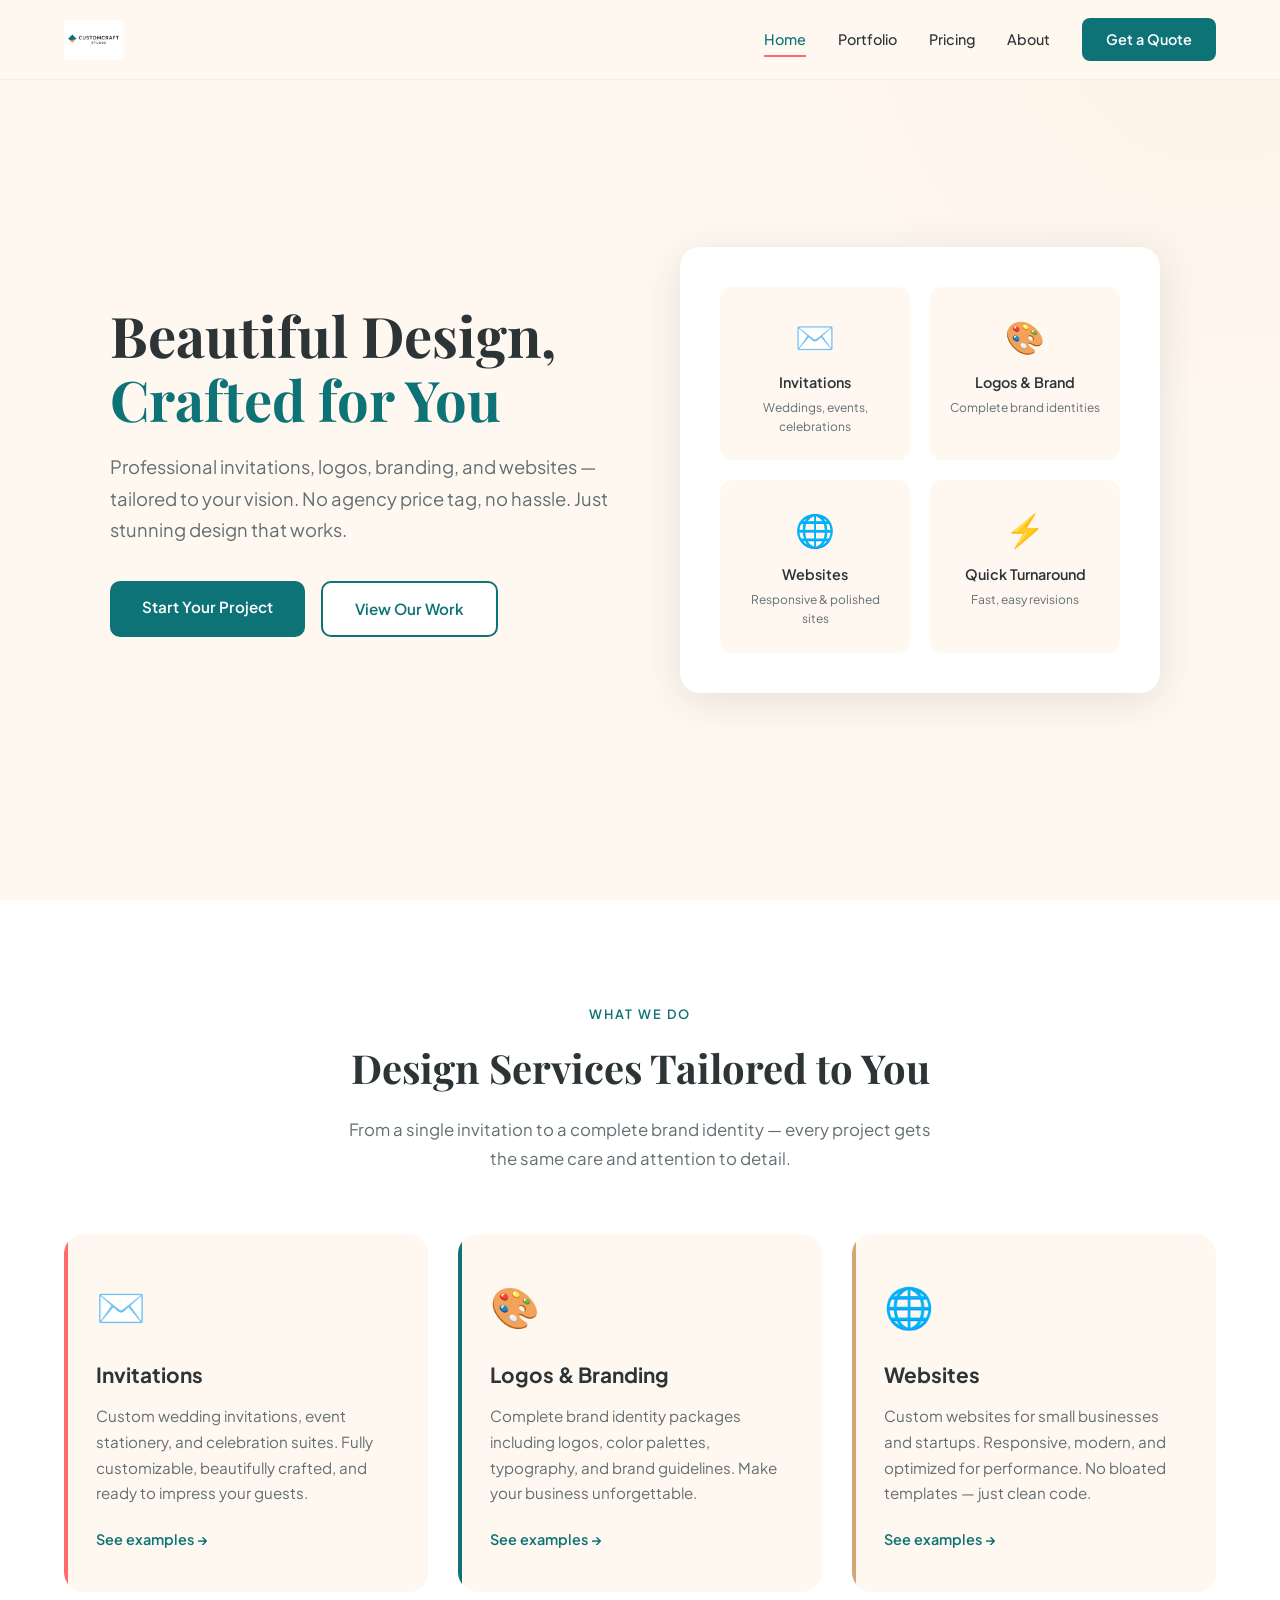
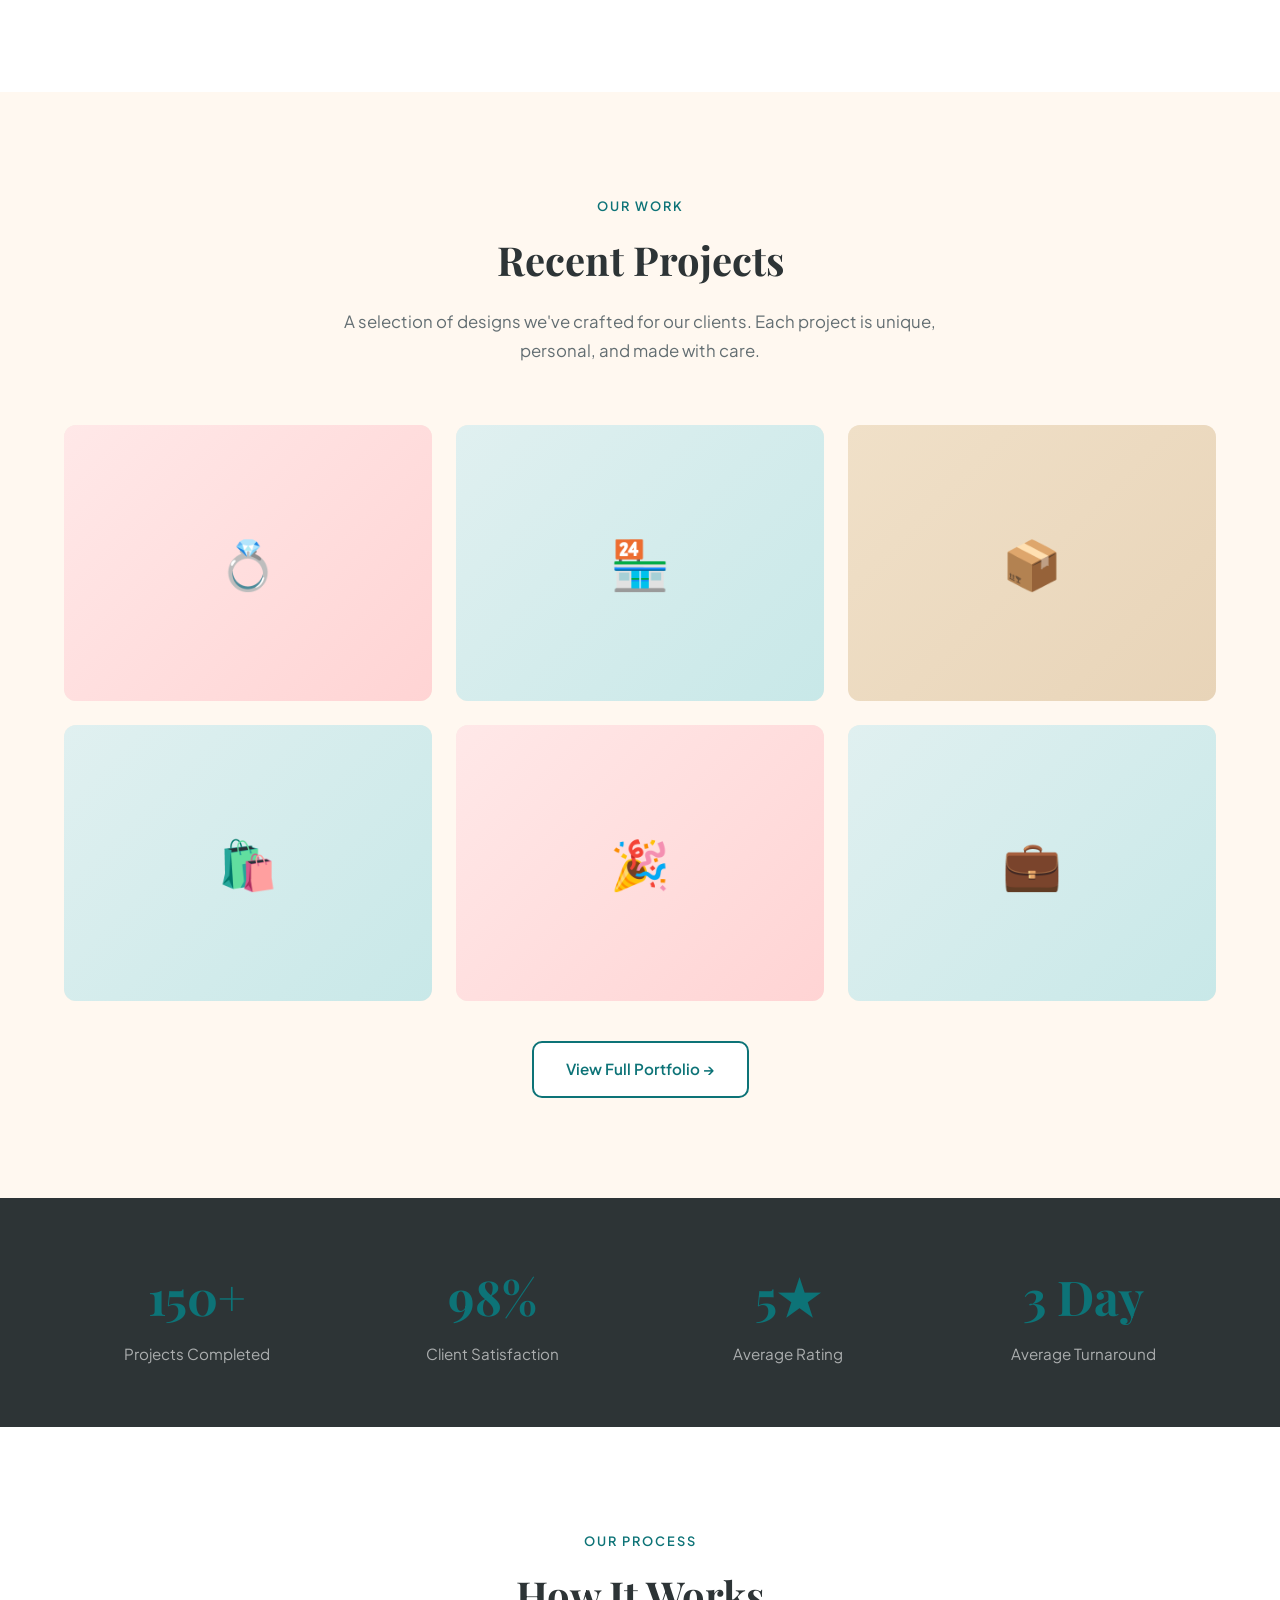
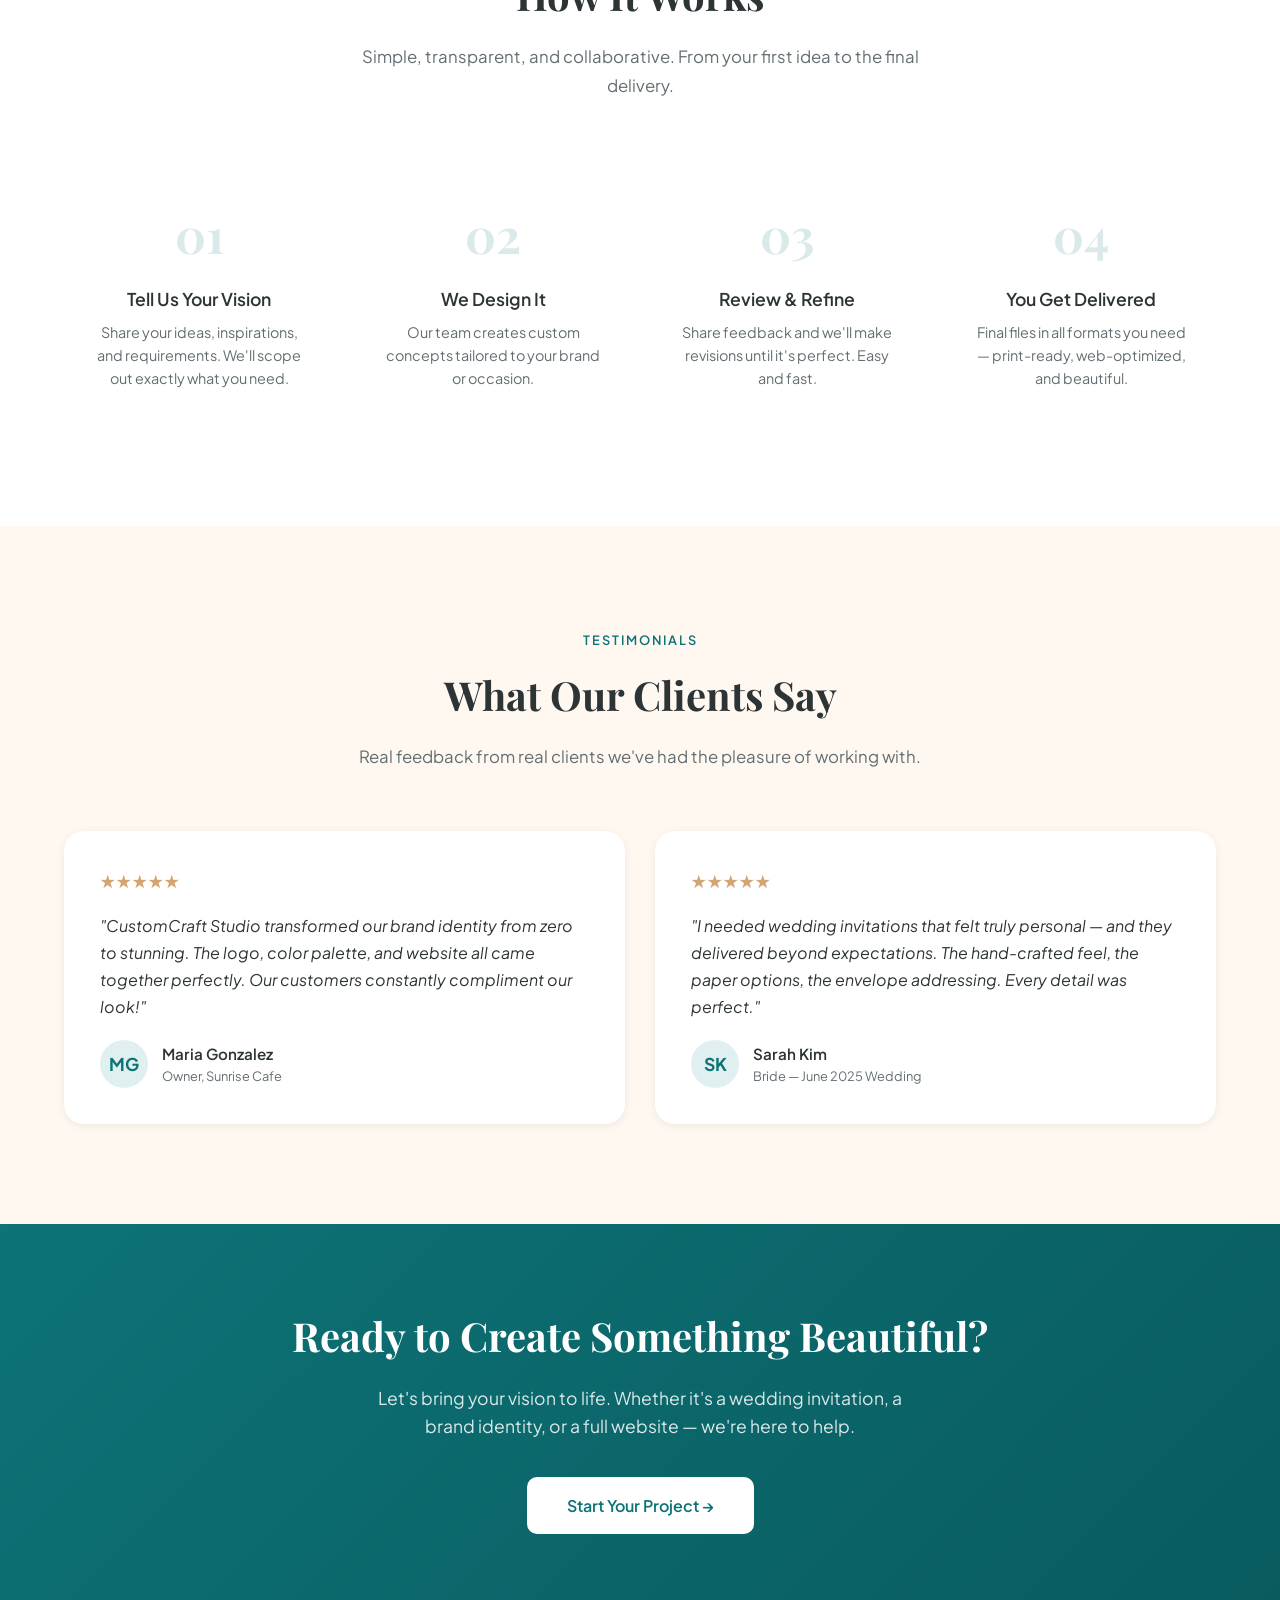
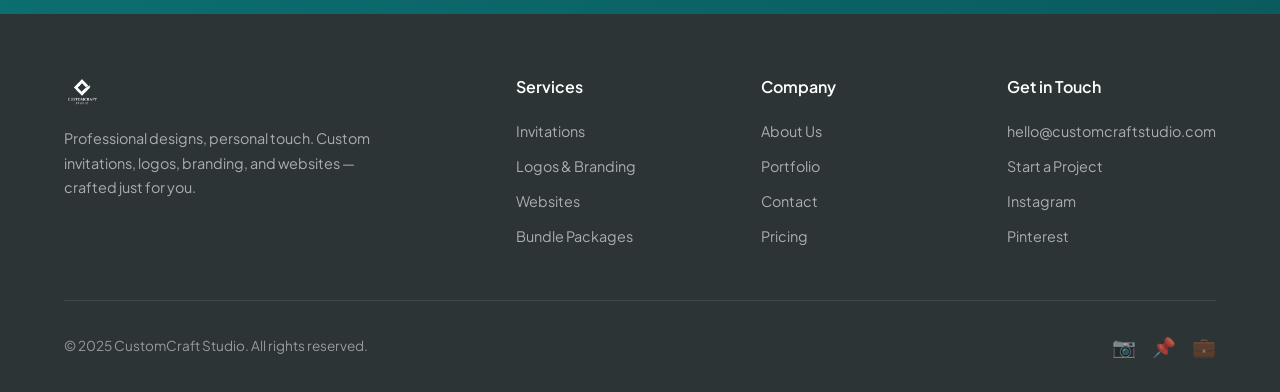
==== index.html @ 34202b40 "Build CustomCraft Studio website - 5-page responsive website: Home, Portfolio, Pricing, About, Conta" ====
<!DOCTYPE html>
<html lang="en">
<head>
  <meta charset="UTF-8">
  <meta name="viewport" content="width=device-width, initial-scale=1.0">
  <meta name="description" content="CustomCraft Studio — Beautiful, customizable digital design assets. Professional invitations, logos, branding, and websites without the agency price tag.">
  <title>CustomCraft Studio — Beautiful Design, Crafted for You</title>
  <link rel="icon" type="image/png" href="assets/img/customcraft-studio-icon.png">
  <link rel="stylesheet" href="assets/css/style.css">
</head>
<body>
  <!-- Navigation -->
  <nav class="nav" role="navigation">
    <div class="nav-inner">
      <a href="index.html" class="nav-logo">
        <img src="assets/img/customcraft-studio-logo-horizontal.png" alt="CustomCraft Studio">
      </a>
      <div class="nav-links">
        <a href="index.html" class="active">Home</a>
        <a href="portfolio.html">Portfolio</a>
        <a href="pricing.html">Pricing</a>
        <a href="about.html">About</a>
        <a href="contact.html" class="nav-cta">Get a Quote</a>
      </div>
      <button class="nav-toggle" aria-label="Toggle navigation menu">
        <span></span>
        <span></span>
        <span></span>
      </button>
    </div>
  </nav>

  <!-- Hero -->
  <section class="hero">
    <div class="container hero-grid">
      <div class="hero-content fade-in">
        <h1>Beautiful Design,<br><span>Crafted for You</span></h1>
        <p>Professional invitations, logos, branding, and websites — tailored to your vision. No agency price tag, no hassle. Just stunning design that works.</p>
        <div class="hero-buttons">
          <a href="contact.html" class="btn btn-primary">Start Your Project</a>
          <a href="portfolio.html" class="btn btn-secondary">View Our Work</a>
        </div>
      </div>
      <div class="hero-visual fade-in">
        <div class="hero-card">
          <div class="hero-card-grid">
            <div class="hero-card-item">
              <div class="icon">✉️</div>
              <h4>Invitations</h4>
              <p>Weddings, events, celebrations</p>
            </div>
            <div class="hero-card-item">
              <div class="icon">🎨</div>
              <h4>Logos & Brand</h4>
              <p>Complete brand identities</p>
            </div>
            <div class="hero-card-item">
              <div class="icon">🌐</div>
              <h4>Websites</h4>
              <p>Responsive & polished sites</p>
            </div>
            <div class="hero-card-item">
              <div class="icon">⚡</div>
              <h4>Quick Turnaround</h4>
              <p>Fast, easy revisions</p>
            </div>
          </div>
        </div>
      </div>
    </div>
  </section>

  <!-- Services -->
  <section class="section services" id="services">
    <div class="container">
      <div class="section-header fade-in">
        <span class="section-tag">What We Do</span>
        <h2>Design Services Tailored to You</h2>
        <p>From a single invitation to a complete brand identity — every project gets the same care and attention to detail.</p>
      </div>
      <div class="services-grid">
        <div class="service-card invitations fade-in">
          <div class="service-icon">✉️</div>
          <h3>Invitations</h3>
          <p>Custom wedding invitations, event stationery, and celebration suites. Fully customizable, beautifully crafted, and ready to impress your guests.</p>
          <a href="portfolio.html#invitations" class="service-link">See examples →</a>
        </div>
        <div class="service-card logos fade-in">
          <div class="service-icon">🎨</div>
          <h3>Logos & Branding</h3>
          <p>Complete brand identity packages including logos, color palettes, typography, and brand guidelines. Make your business unforgettable.</p>
          <a href="portfolio.html#logos" class="service-link">See examples →</a>
        </div>
        <div class="service-card websites fade-in">
          <div class="service-icon">🌐</div>
          <h3>Websites</h3>
          <p>Custom websites for small businesses and startups. Responsive, modern, and optimized for performance. No bloated templates — just clean code.</p>
          <a href="portfolio.html#websites" class="service-link">See examples →</a>
        </div>
      </div>
    </div>
  </section>

  <!-- Portfolio Preview -->
  <section class="section" id="portfolio">
    <div class="container">
      <div class="section-header fade-in">
        <span class="section-tag">Our Work</span>
        <h2>Recent Projects</h2>
        <p>A selection of designs we've crafted for our clients. Each project is unique, personal, and made with care.</p>
      </div>
      <div class="portfolio-preview-grid">
        <div class="portfolio-item invitation fade-in">
          <div class="portfolio-item-bg">💍</div>
          <div class="portfolio-item-overlay">
            <h4>Elegant Wedding Suite</h4>
            <p>Invitation Design</p>
          </div>
        </div>
        <div class="portfolio-item logo fade-in">
          <div class="portfolio-item-bg">🏪</div>
          <div class="portfolio-item-overlay">
            <h4>Sunrise Cafe</h4>
            <p>Logo & Brand Identity</p>
          </div>
        </div>
        <div class="portfolio-item brand fade-in">
          <div class="portfolio-item-bg">📦</div>
          <div class="portfolio-item-overlay">
            <h4>Artisan Market</h4>
            <p>Full Brand Package</p>
          </div>
        </div>
        <div class="portfolio-item web fade-in">
          <div class="portfolio-item-bg">🛍️</div>
          <div class="portfolio-item-overlay">
            <h4>Bloom Florist</h4>
            <p>Website Design</p>
          </div>
        </div>
        <div class="portfolio-item invitation fade-in">
          <div class="portfolio-item-bg">🎉</div>
          <div class="portfolio-item-overlay">
            <h4>Birthday Celebration</h4>
            <p>Invitation Design</p>
          </div>
        </div>
        <div class="portfolio-item logo fade-in">
          <div class="portfolio-item-bg">💼</div>
          <div class="portfolio-item-overlay">
            <h4>NovaTech Startup</h4>
            <p>Logo Design</p>
          </div>
        </div>
      </div>
      <div style="text-align: center; margin-top: 40px;" class="fade-in">
        <a href="portfolio.html" class="btn btn-secondary">View Full Portfolio →</a>
      </div>
    </div>
  </section>

  <!-- Stats -->
  <section class="section section-dark" style="padding: 60px 0;">
    <div class="container">
      <div class="stats-grid">
        <div class="fade-in">
          <div class="stat-number">150+</div>
          <div class="stat-label" style="color: rgba(255,255,255,0.6);">Projects Completed</div>
        </div>
        <div class="fade-in">
          <div class="stat-number">98%</div>
          <div class="stat-label" style="color: rgba(255,255,255,0.6);">Client Satisfaction</div>
        </div>
        <div class="fade-in">
          <div class="stat-number">5★</div>
          <div class="stat-label" style="color: rgba(255,255,255,0.6);">Average Rating</div>
        </div>
        <div class="fade-in">
          <div class="stat-number">3 Day</div>
          <div class="stat-label" style="color: rgba(255,255,255,0.6);">Average Turnaround</div>
        </div>
      </div>
    </div>
  </section>

  <!-- How It Works -->
  <section class="section" style="background: var(--white);">
    <div class="container">
      <div class="section-header fade-in">
        <span class="section-tag">Our Process</span>
        <h2>How It Works</h2>
        <p>Simple, transparent, and collaborative. From your first idea to the final delivery.</p>
      </div>
      <div class="process-grid">
        <div class="process-step fade-in">
          <h4>Tell Us Your Vision</h4>
          <p>Share your ideas, inspirations, and requirements. We'll scope out exactly what you need.</p>
        </div>
        <div class="process-step fade-in">
          <h4>We Design It</h4>
          <p>Our team creates custom concepts tailored to your brand or occasion.</p>
        </div>
        <div class="process-step fade-in">
          <h4>Review & Refine</h4>
          <p>Share feedback and we'll make revisions until it's perfect. Easy and fast.</p>
        </div>
        <div class="process-step fade-in">
          <h4>You Get Delivered</h4>
          <p>Final files in all formats you need — print-ready, web-optimized, and beautiful.</p>
        </div>
      </div>
    </div>
  </section>

  <!-- Testimonials -->
  <section class="section">
    <div class="container">
      <div class="section-header fade-in">
        <span class="section-tag">Testimonials</span>
        <h2>What Our Clients Say</h2>
        <p>Real feedback from real clients we've had the pleasure of working with.</p>
      </div>
      <div class="testimonials-grid">
        <div class="testimonial-card fade-in">
          <div class="testimonial-stars">★★★★★</div>
          <blockquote>"CustomCraft Studio transformed our brand identity from zero to stunning. The logo, color palette, and website all came together perfectly. Our customers constantly compliment our look!"</blockquote>
          <div class="testimonial-author">
            <div class="testimonial-avatar">MG</div>
            <div class="testimonial-info">
              <h4>Maria Gonzalez</h4>
              <p>Owner, Sunrise Cafe</p>
            </div>
          </div>
        </div>
        <div class="testimonial-card fade-in">
          <div class="testimonial-stars">★★★★★</div>
          <blockquote>"I needed wedding invitations that felt truly personal — and they delivered beyond expectations. The hand-crafted feel, the paper options, the envelope addressing. Every detail was perfect."</blockquote>
          <div class="testimonial-author">
            <div class="testimonial-avatar">SK</div>
            <div class="testimonial-info">
              <h4>Sarah Kim</h4>
              <p>Bride — June 2025 Wedding</p>
            </div>
          </div>
        </div>
      </div>
    </div>
  </section>

  <!-- CTA -->
  <section class="cta-section">
    <div class="container">
      <h2 class="fade-in">Ready to Create Something Beautiful?</h2>
      <p class="fade-in">Let's bring your vision to life. Whether it's a wedding invitation, a brand identity, or a full website — we're here to help.</p>
      <a href="contact.html" class="btn fade-in">Start Your Project →</a>
    </div>
  </section>

  <!-- Footer -->
  <footer class="footer">
    <div class="container">
      <div class="footer-grid">
        <div class="footer-brand">
          <img src="assets/img/customcraft-studio-icon.png" alt="CustomCraft Studio">
          <p>Professional designs, personal touch. Custom invitations, logos, branding, and websites — crafted just for you.</p>
        </div>
        <div>
          <h4>Services</h4>
          <div class="footer-links">
            <a href="pricing.html">Invitations</a>
            <a href="pricing.html">Logos & Branding</a>
            <a href="pricing.html">Websites</a>
            <a href="pricing.html">Bundle Packages</a>
          </div>
        </div>
        <div>
          <h4>Company</h4>
          <div class="footer-links">
            <a href="about.html">About Us</a>
            <a href="portfolio.html">Portfolio</a>
            <a href="contact.html">Contact</a>
            <a href="pricing.html">Pricing</a>
          </div>
        </div>
        <div>
          <h4>Get in Touch</h4>
          <div class="footer-links">
            <a href="mailto:hello@customcraftstudio.com">hello@customcraftstudio.com</a>
            <a href="contact.html">Start a Project</a>
            <a href="#">Instagram</a>
            <a href="#">Pinterest</a>
          </div>
        </div>
      </div>
      <div class="footer-bottom">
        <p>&copy; 2025 CustomCraft Studio. All rights reserved.</p>
        <div class="footer-social">
          <a href="#" aria-label="Instagram">📷</a>
          <a href="#" aria-label="Pinterest">📌</a>
          <a href="#" aria-label="LinkedIn">💼</a>
        </div>
      </div>
    </div>
  </footer>

  <script src="assets/js/main.js"></script>
</body>
</html>
---- assets/css/style.css ----
/* ===== CustomCraft Studio - Main Stylesheet ===== */
/* Brand Colors: Deep Teal #0D7377, Warm Coral #FF6B6B, Cream #FFF8F0, Dark Charcoal #2D3436, Soft Gold #D4A574 */
/* Fonts: Plus Jakarta Sans (headings), Playfair Display (accents) */

/* === Imports & Reset === */
@import url('https://fonts.googleapis.com/css2?family=Playfair+Display:ital,wght@0,400;0,600;0,700;1,400&family=Plus+Jakarta+Sans:wght@300;400;500;600;700;800&display=swap');

*, *::before, *::after {
  margin: 0;
  padding: 0;
  box-sizing: border-box;
}

:root {
  --teal: #0D7377;
  --teal-dark: #095B5E;
  --teal-light: #E0F0F0;
  --coral: #FF6B6B;
  --coral-dark: #E05555;
  --coral-light: #FFE8E8;
  --cream: #FFF8F0;
  --cream-dark: #F5EDE3;
  --charcoal: #2D3436;
  --charcoal-light: #636E72;
  --gold: #D4A574;
  --gold-light: #F0E0C8;
  --white: #FFFFFF;
  --shadow-sm: 0 2px 8px rgba(45, 52, 54, 0.08);
  --shadow-md: 0 4px 20px rgba(45, 52, 54, 0.1);
  --shadow-lg: 0 8px 40px rgba(45, 52, 54, 0.12);
  --radius: 12px;
  --radius-lg: 20px;
  --transition: 0.3s ease;
  --max-width: 1200px;
  --nav-height: 80px;
}

html {
  scroll-behavior: smooth;
}

body {
  font-family: 'Plus Jakarta Sans', sans-serif;
  color: var(--charcoal);
  background: var(--cream);
  line-height: 1.6;
  overflow-x: hidden;
}

a {
  text-decoration: none;
  color: inherit;
  transition: var(--transition);
}

img {
  max-width: 100%;
  height: auto;
  display: block;
}

ul {
  list-style: none;
}

.container {
  max-width: var(--max-width);
  margin: 0 auto;
  padding: 0 24px;
}

/* ===== Navigation ===== */
.nav {
  position: fixed;
  top: 0;
  left: 0;
  width: 100%;
  height: var(--nav-height);
  background: rgba(255, 248, 240, 0.95);
  backdrop-filter: blur(20px);
  -webkit-backdrop-filter: blur(20px);
  z-index: 1000;
  border-bottom: 1px solid rgba(45, 52, 54, 0.06);
  transition: var(--transition);
}

.nav.scrolled {
  box-shadow: var(--shadow-sm);
}

.nav-inner {
  max-width: var(--max-width);
  margin: 0 auto;
  padding: 0 24px;
  height: 100%;
  display: flex;
  align-items: center;
  justify-content: space-between;
}

.nav-logo {
  display: flex;
  align-items: center;
  gap: 12px;
  font-weight: 700;
  font-size: 1.25rem;
  color: var(--teal);
}

.nav-logo img {
  height: 40px;
  width: auto;
}

.nav-links {
  display: flex;
  align-items: center;
  gap: 32px;
}

.nav-links a {
  font-size: 0.9rem;
  font-weight: 500;
  color: var(--charcoal);
  position: relative;
  padding: 4px 0;
}

.nav-links a::after {
  content: '';
  position: absolute;
  bottom: -2px;
  left: 0;
  width: 0;
  height: 2px;
  background: var(--coral);
  transition: var(--transition);
}

.nav-links a:hover::after,
.nav-links a.active::after {
  width: 100%;
}

.nav-links a:hover {
  color: var(--teal);
}

.nav-links a.active {
  color: var(--teal);
}

.nav-cta {
  display: inline-block;
  background: var(--teal);
  color: var(--white) !important;
  padding: 10px 24px !important;
  border-radius: 8px;
  font-weight: 600 !important;
  transition: var(--transition);
}

.nav-cta:hover {
  background: var(--teal-dark);
  transform: translateY(-2px);
}

.nav-cta::after {
  display: none !important;
}

/* Mobile nav toggle */
.nav-toggle {
  display: none;
  flex-direction: column;
  gap: 5px;
  cursor: pointer;
  padding: 4px;
  background: none;
  border: none;
}

.nav-toggle span {
  display: block;
  width: 28px;
  height: 2.5px;
  background: var(--charcoal);
  border-radius: 4px;
  transition: var(--transition);
}

/* ===== Hero Section ===== */
.hero {
  min-height: 100vh;
  display: flex;
  align-items: center;
  padding: 120px 0 80px;
  position: relative;
  overflow: hidden;
}

.hero::before {
  content: '';
  position: absolute;
  top: -50%;
  right: -30%;
  width: 70%;
  height: 100%;
  background: radial-gradient(ellipse, rgba(212, 165, 116, 0.08) 0%, transparent 70%);
  pointer-events: none;
}

.hero-grid {
  display: grid;
  grid-template-columns: 1fr 1fr;
  gap: 60px;
  align-items: center;
}

.hero-content h1 {
  font-family: 'Playfair Display', serif;
  font-size: 3.5rem;
  line-height: 1.15;
  color: var(--charcoal);
  margin-bottom: 20px;
}

.hero-content h1 span {
  color: var(--teal);
}

.hero-content p {
  font-size: 1.15rem;
  color: var(--charcoal-light);
  max-width: 500px;
  margin-bottom: 36px;
  line-height: 1.7;
}

.hero-buttons {
  display: flex;
  gap: 16px;
  flex-wrap: wrap;
}

.btn {
  display: inline-block;
  padding: 14px 32px;
  border-radius: 10px;
  font-weight: 600;
  font-size: 0.95rem;
  border: none;
  cursor: pointer;
  transition: var(--transition);
  font-family: 'Plus Jakarta Sans', sans-serif;
}

.btn-primary {
  background: var(--teal);
  color: var(--white);
}

.btn-primary:hover {
  background: var(--teal-dark);
  transform: translateY(-2px);
  box-shadow: var(--shadow-md);
}

.btn-secondary {
  background: var(--white);
  color: var(--teal);
  border: 2px solid var(--teal);
}

.btn-secondary:hover {
  background: var(--teal);
  color: var(--white);
  transform: translateY(-2px);
}

.btn-coral {
  background: var(--coral);
  color: var(--white);
}

.btn-coral:hover {
  background: var(--coral-dark);
  transform: translateY(-2px);
  box-shadow: var(--shadow-md);
}

.hero-visual {
  display: flex;
  justify-content: center;
  align-items: center;
  position: relative;
}

.hero-card {
  background: var(--white);
  border-radius: var(--radius-lg);
  padding: 40px;
  box-shadow: var(--shadow-lg);
  width: 100%;
  max-width: 480px;
}

.hero-card-grid {
  display: grid;
  grid-template-columns: 1fr 1fr;
  gap: 20px;
}

.hero-card-item {
  background: var(--cream);
  border-radius: var(--radius);
  padding: 24px 20px;
  text-align: center;
  transition: var(--transition);
}

.hero-card-item:hover {
  transform: translateY(-4px);
  box-shadow: var(--shadow-sm);
}

.hero-card-item .icon {
  font-size: 2rem;
  margin-bottom: 8px;
}

.hero-card-item h4 {
  font-size: 0.9rem;
  font-weight: 600;
  color: var(--charcoal);
  margin-bottom: 4px;
}

.hero-card-item p {
  font-size: 0.75rem;
  color: var(--charcoal-light);
}

/* ===== Section Styles ===== */
.section {
  padding: 100px 0;
}

.section-header {
  text-align: center;
  margin-bottom: 60px;
}

.section-tag {
  display: inline-block;
  font-size: 0.8rem;
  font-weight: 600;
  text-transform: uppercase;
  letter-spacing: 2px;
  color: var(--teal);
  margin-bottom: 12px;
}

.section-header h2 {
  font-family: 'Playfair Display', serif;
  font-size: 2.5rem;
  color: var(--charcoal);
  margin-bottom: 16px;
}

.section-header p {
  font-size: 1.05rem;
  color: var(--charcoal-light);
  max-width: 600px;
  margin: 0 auto;
  line-height: 1.7;
}

.section-dark {
  background: var(--charcoal);
  color: var(--white);
}

.section-dark .section-header h2 {
  color: var(--white);
}

.section-dark .section-header p {
  color: rgba(255, 255, 255, 0.7);
}

/* ===== Services Section ===== */
.services {
  background: var(--white);
}

.services-grid {
  display: grid;
  grid-template-columns: repeat(3, 1fr);
  gap: 30px;
}

.service-card {
  background: var(--cream);
  border-radius: var(--radius-lg);
  padding: 40px 32px;
  transition: var(--transition);
  position: relative;
  overflow: hidden;
}

.service-card::before {
  content: '';
  position: absolute;
  top: 0;
  left: 0;
  width: 4px;
  height: 100%;
  transition: var(--transition);
}

.service-card.invitations::before {
  background: var(--coral);
}

.service-card.logos::before {
  background: var(--teal);
}

.service-card.websites::before {
  background: var(--gold);
}

.service-card:hover {
  transform: translateY(-6px);
  box-shadow: var(--shadow-md);
}

.service-icon {
  font-size: 2.5rem;
  margin-bottom: 20px;
}

.service-card h3 {
  font-size: 1.3rem;
  font-weight: 700;
  margin-bottom: 12px;
  color: var(--charcoal);
}

.service-card p {
  color: var(--charcoal-light);
  font-size: 0.95rem;
  line-height: 1.7;
  margin-bottom: 20px;
}

.service-link {
  display: inline-flex;
  align-items: center;
  gap: 8px;
  color: var(--teal);
  font-weight: 600;
  font-size: 0.9rem;
}

.service-link:hover {
  gap: 12px;
  color: var(--teal-dark);
}

/* ===== Portfolio Preview ===== */
.portfolio-preview-grid {
  display: grid;
  grid-template-columns: repeat(3, 1fr);
  gap: 24px;
}

.portfolio-item {
  border-radius: var(--radius);
  overflow: hidden;
  position: relative;
  aspect-ratio: 4/3;
  background: var(--cream-dark);
  cursor: pointer;
  transition: var(--transition);
}

.portfolio-item:hover {
  transform: translateY(-4px);
  box-shadow: var(--shadow-md);
}

.portfolio-item-bg {
  width: 100%;
  height: 100%;
  display: flex;
  align-items: center;
  justify-content: center;
  font-size: 3rem;
  position: relative;
}

.portfolio-item-overlay {
  position: absolute;
  inset: 0;
  background: linear-gradient(to top, rgba(13, 115, 119, 0.9), transparent);
  display: flex;
  flex-direction: column;
  justify-content: flex-end;
  padding: 24px;
  opacity: 0;
  transition: var(--transition);
}

.portfolio-item:hover .portfolio-item-overlay {
  opacity: 1;
}

.portfolio-item-overlay h4 {
  color: var(--white);
  font-weight: 600;
  font-size: 1.05rem;
  margin-bottom: 4px;
}

.portfolio-item-overlay p {
  color: rgba(255, 255, 255, 0.8);
  font-size: 0.85rem;
}

/* Portfolio category colors */
.portfolio-item.invitation .portfolio-item-bg {
  background: linear-gradient(135deg, #FFE8E8, #FFD4D4);
}

.portfolio-item.logo .portfolio-item-bg {
  background: linear-gradient(135deg, #E0F0F0, #C8E8E8);
}

.portfolio-item.brand .portfolio-item-bg {
  background: linear-gradient(135deg, #F0E0C8, #E8D4B8);
}

.portfolio-item.web .portfolio-item-bg {
  background: linear-gradient(135deg, #E0F0F0, #C8E8E8);
}

/* ===== Stats / Numbers ===== */
.stats-grid {
  display: grid;
  grid-template-columns: repeat(4, 1fr);
  gap: 30px;
  text-align: center;
}

.stat-number {
  font-family: 'Playfair Display', serif;
  font-size: 3rem;
  font-weight: 700;
  color: var(--teal);
  margin-bottom: 8px;
}

.stat-label {
  font-size: 0.95rem;
  color: var(--charcoal-light);
}

/* ===== Testimonials ===== */
.testimonials-grid {
  display: grid;
  grid-template-columns: repeat(2, 1fr);
  gap: 30px;
}

.testimonial-card {
  background: var(--white);
  border-radius: var(--radius-lg);
  padding: 36px;
  box-shadow: var(--shadow-sm);
}

.testimonial-stars {
  color: var(--gold);
  font-size: 1.1rem;
  margin-bottom: 16px;
}

.testimonial-card blockquote {
  font-size: 1rem;
  line-height: 1.7;
  color: var(--charcoal);
  margin-bottom: 20px;
  font-style: italic;
}

.testimonial-author {
  display: flex;
  align-items: center;
  gap: 14px;
}

.testimonial-avatar {
  width: 48px;
  height: 48px;
  border-radius: 50%;
  background: var(--teal-light);
  display: flex;
  align-items: center;
  justify-content: center;
  font-weight: 700;
  color: var(--teal);
  font-size: 1.1rem;
}

.testimonial-info h4 {
  font-size: 0.95rem;
  font-weight: 600;
  color: var(--charcoal);
}

.testimonial-info p {
  font-size: 0.8rem;
  color: var(--charcoal-light);
}

/* ===== CTA Section ===== */
.cta-section {
  background: linear-gradient(135deg, var(--teal), var(--teal-dark));
  text-align: center;
  padding: 80px 0;
}

.cta-section h2 {
  font-family: 'Playfair Display', serif;
  font-size: 2.5rem;
  color: var(--white);
  margin-bottom: 16px;
}

.cta-section p {
  color: rgba(255, 255, 255, 0.85);
  font-size: 1.1rem;
  margin-bottom: 36px;
  max-width: 550px;
  margin-left: auto;
  margin-right: auto;
}

.cta-section .btn {
  background: var(--white);
  color: var(--teal);
  padding: 16px 40px;
  font-size: 1rem;
}

.cta-section .btn:hover {
  background: var(--cream);
  transform: translateY(-2px);
}

/* ===== Footer ===== */
.footer {
  background: var(--charcoal);
  color: var(--white);
  padding: 60px 0 30px;
}

.footer-grid {
  display: grid;
  grid-template-columns: 2fr 1fr 1fr 1fr;
  gap: 40px;
  margin-bottom: 40px;
}

.footer-brand {
  max-width: 320px;
}

.footer-brand img {
  height: 36px;
  width: auto;
  margin-bottom: 16px;
  filter: brightness(0) invert(1);
}

.footer-brand p {
  color: rgba(255, 255, 255, 0.6);
  font-size: 0.9rem;
  line-height: 1.7;
}

.footer h4 {
  font-size: 1rem;
  font-weight: 600;
  margin-bottom: 20px;
  color: var(--white);
}

.footer-links a {
  display: block;
  color: rgba(255, 255, 255, 0.6);
  font-size: 0.9rem;
  margin-bottom: 12px;
  transition: var(--transition);
}

.footer-links a:hover {
  color: var(--coral);
  padding-left: 4px;
}

.footer-bottom {
  padding-top: 30px;
  border-top: 1px solid rgba(255, 255, 255, 0.1);
  display: flex;
  justify-content: space-between;
  align-items: center;
  flex-wrap: wrap;
  gap: 16px;
}

.footer-bottom p {
  color: rgba(255, 255, 255, 0.5);
  font-size: 0.85rem;
}

.footer-social {
  display: flex;
  gap: 16px;
}

.footer-social a {
  color: rgba(255, 255, 255, 0.6);
  font-size: 1.2rem;
  transition: var(--transition);
}

.footer-social a:hover {
  color: var(--coral);
}

/* ===== Page Hero (inner pages) ===== */
.page-hero {
  padding: 140px 0 60px;
  text-align: center;
  background: var(--cream);
}

.page-hero h1 {
  font-family: 'Playfair Display', serif;
  font-size: 3rem;
  color: var(--charcoal);
  margin-bottom: 12px;
}

.page-hero p {
  color: var(--charcoal-light);
  font-size: 1.1rem;
  max-width: 550px;
  margin: 0 auto;
}

/* ===== Pricing Page ===== */
.pricing-toggle {
  display: flex;
  align-items: center;
  justify-content: center;
  gap: 16px;
  margin-bottom: 48px;
}

.pricing-toggle span {
  font-size: 0.95rem;
  font-weight: 500;
  color: var(--charcoal-light);
}

.pricing-toggle .active {
  color: var(--charcoal);
  font-weight: 600;
}

.toggle-switch {
  width: 48px;
  height: 26px;
  background: var(--teal-light);
  border-radius: 13px;
  position: relative;
  cursor: pointer;
  border: none;
  transition: var(--transition);
}

.toggle-switch::after {
  content: '';
  position: absolute;
  top: 3px;
  left: 3px;
  width: 20px;
  height: 20px;
  background: var(--teal);
  border-radius: 50%;
  transition: var(--transition);
}

.toggle-switch.bundle::after {
  left: 25px;
}

.pricing-grid {
  display: grid;
  grid-template-columns: repeat(3, 1fr);
  gap: 30px;
  align-items: start;
}

.pricing-card {
  background: var(--white);
  border-radius: var(--radius-lg);
  padding: 40px 32px;
  box-shadow: var(--shadow-sm);
  transition: var(--transition);
  position: relative;
}

.pricing-card:hover {
  transform: translateY(-6px);
  box-shadow: var(--shadow-md);
}

.pricing-card.featured {
  border: 2px solid var(--teal);
  transform: scale(1.02);
}

.pricing-card.featured:hover {
  transform: scale(1.02) translateY(-6px);
}

.pricing-badge {
  position: absolute;
  top: -12px;
  left: 50%;
  transform: translateX(-50%);
  background: var(--teal);
  color: var(--white);
  padding: 6px 20px;
  border-radius: 20px;
  font-size: 0.75rem;
  font-weight: 600;
  text-transform: uppercase;
  letter-spacing: 1px;
}

.pricing-category {
  font-size: 0.8rem;
  font-weight: 600;
  text-transform: uppercase;
  letter-spacing: 1.5px;
  color: var(--teal);
  margin-bottom: 8px;
}

.pricing-card h3 {
  font-size: 1.5rem;
  font-weight: 700;
  color: var(--charcoal);
  margin-bottom: 8px;
}

.pricing-card .description {
  color: var(--charcoal-light);
  font-size: 0.9rem;
  margin-bottom: 24px;
  line-height: 1.6;
}

.pricing-amount {
  font-size: 2.5rem;
  font-weight: 800;
  color: var(--charcoal);
  margin-bottom: 4px;
}

.pricing-amount span {
  font-size: 1rem;
  font-weight: 400;
  color: var(--charcoal-light);
}

.pricing-duration {
  font-size: 0.85rem;
  color: var(--charcoal-light);
  margin-bottom: 24px;
}

.pricing-features {
  margin-bottom: 32px;
}

.pricing-features li {
  padding: 10px 0;
  border-bottom: 1px solid rgba(45, 52, 54, 0.06);
  font-size: 0.9rem;
  color: var(--charcoal);
  display: flex;
  align-items: center;
  gap: 10px;
}

.pricing-features li::before {
  content: '✓';
  color: var(--teal);
  font-weight: 700;
}

.pricing-card .btn {
  width: 100%;
  text-align: center;
}

/* ===== Portfolio Page ===== */
.portfolio-filter {
  display: flex;
  justify-content: center;
  gap: 12px;
  margin-bottom: 40px;
  flex-wrap: wrap;
}

.filter-btn {
  padding: 10px 24px;
  border: 2px solid var(--cream-dark);
  border-radius: 8px;
  background: var(--white);
  font-family: 'Plus Jakarta Sans', sans-serif;
  font-weight: 500;
  font-size: 0.9rem;
  cursor: pointer;
  transition: var(--transition);
  color: var(--charcoal);
}

.filter-btn:hover,
.filter-btn.active {
  border-color: var(--teal);
  background: var(--teal);
  color: var(--white);
}

.portfolio-masonry {
  display: grid;
  grid-template-columns: repeat(3, 1fr);
  gap: 24px;
}

.portfolio-masonry .portfolio-item {
  aspect-ratio: auto;
  min-height: 260px;
}

.portfolio-masonry .portfolio-item.tall {
  grid-row: span 2;
  min-height: 544px;
}

/* ===== About Page ===== */
.about-content {
  display: grid;
  grid-template-columns: 1fr 1fr;
  gap: 60px;
  align-items: center;
}

.about-text h2 {
  font-family: 'Playfair Display', serif;
  font-size: 2.2rem;
  color: var(--charcoal);
  margin-bottom: 20px;
}

.about-text p {
  color: var(--charcoal-light);
  line-height: 1.8;
  margin-bottom: 16px;
}

.about-image {
  border-radius: var(--radius-lg);
  overflow: hidden;
  background: var(--teal-light);
  min-height: 400px;
  display: flex;
  align-items: center;
  justify-content: center;
  font-size: 6rem;
}

.values-grid {
  display: grid;
  grid-template-columns: repeat(3, 1fr);
  gap: 30px;
  margin-top: 60px;
}

.value-card {
  background: var(--white);
  border-radius: var(--radius);
  padding: 32px;
  text-align: center;
  box-shadow: var(--shadow-sm);
  transition: var(--transition);
}

.value-card:hover {
  transform: translateY(-4px);
  box-shadow: var(--shadow-md);
}

.value-card .icon {
  font-size: 2.5rem;
  margin-bottom: 16px;
}

.value-card h4 {
  font-size: 1.1rem;
  font-weight: 600;
  margin-bottom: 8px;
  color: var(--charcoal);
}

.value-card p {
  font-size: 0.9rem;
  color: var(--charcoal-light);
  line-height: 1.6;
}

/* ===== Contact Page ===== */
.contact-grid {
  display: grid;
  grid-template-columns: 1fr 1fr;
  gap: 60px;
}

.contact-info h2 {
  font-family: 'Playfair Display', serif;
  font-size: 2rem;
  color: var(--charcoal);
  margin-bottom: 16px;
}

.contact-info > p {
  color: var(--charcoal-light);
  margin-bottom: 36px;
  line-height: 1.7;
}

.contact-details {
  display: flex;
  flex-direction: column;
  gap: 24px;
}

.contact-item {
  display: flex;
  align-items: flex-start;
  gap: 16px;
}

.contact-item .icon {
  width: 48px;
  height: 48px;
  background: var(--teal-light);
  border-radius: 12px;
  display: flex;
  align-items: center;
  justify-content: center;
  font-size: 1.3rem;
  flex-shrink: 0;
}

.contact-item h4 {
  font-size: 1rem;
  font-weight: 600;
  color: var(--charcoal);
  margin-bottom: 4px;
}

.contact-item p {
  color: var(--charcoal-light);
  font-size: 0.9rem;
}

.contact-form {
  background: var(--white);
  border-radius: var(--radius-lg);
  padding: 40px;
  box-shadow: var(--shadow-md);
}

.contact-form h3 {
  font-size: 1.3rem;
  font-weight: 700;
  margin-bottom: 24px;
  color: var(--charcoal);
}

.form-row {
  display: grid;
  grid-template-columns: 1fr 1fr;
  gap: 16px;
}

.form-group {
  margin-bottom: 20px;
}

.form-group label {
  display: block;
  font-size: 0.85rem;
  font-weight: 600;
  color: var(--charcoal);
  margin-bottom: 6px;
}

.form-group input,
.form-group select,
.form-group textarea {
  width: 100%;
  padding: 12px 16px;
  border: 2px solid var(--cream-dark);
  border-radius: 8px;
  font-family: 'Plus Jakarta Sans', sans-serif;
  font-size: 0.95rem;
  color: var(--charcoal);
  background: var(--cream);
  transition: var(--transition);
}

.form-group input:focus,
.form-group select:focus,
.form-group textarea:focus {
  outline: none;
  border-color: var(--teal);
  background: var(--white);
}

.form-group textarea {
  min-height: 140px;
  resize: vertical;
}

/* ===== Process Section ===== */
.process-grid {
  display: grid;
  grid-template-columns: repeat(4, 1fr);
  gap: 24px;
  counter-reset: step;
}

.process-step {
  text-align: center;
  padding: 36px 24px;
  position: relative;
}

.process-step::before {
  counter-increment: step;
  content: '0' counter(step);
  display: block;
  font-family: 'Playfair Display', serif;
  font-size: 3rem;
  font-weight: 700;
  color: var(--teal);
  opacity: 0.15;
  margin-bottom: 12px;
}

.process-step h4 {
  font-size: 1.1rem;
  font-weight: 600;
  color: var(--charcoal);
  margin-bottom: 8px;
}

.process-step p {
  font-size: 0.9rem;
  color: var(--charcoal-light);
  line-height: 1.6;
}

/* ===== Animations ===== */
.fade-in {
  opacity: 0;
  transform: translateY(20px);
  transition: opacity 0.6s ease, transform 0.6s ease;
}

.fade-in.visible {
  opacity: 1;
  transform: translateY(0);
}

/* ===== Responsive ===== */
@media (max-width: 1024px) {
  .hero-grid {
    grid-template-columns: 1fr;
    text-align: center;
  }
  
  .hero-content p {
    margin: 0 auto 36px;
  }
  
  .hero-buttons {
    justify-content: center;
  }
  
  .services-grid,
  .pricing-grid {
    grid-template-columns: repeat(2, 1fr);
  }
  
  .portfolio-preview-grid,
  .portfolio-masonry {
    grid-template-columns: repeat(2, 1fr);
  }
  
  .footer-grid {
    grid-template-columns: 1fr 1fr;
  }
  
  .about-content {
    grid-template-columns: 1fr;
  }
  
  .contact-grid {
    grid-template-columns: 1fr;
  }
  
  .stats-grid {
    grid-template-columns: repeat(2, 1fr);
  }
  
  .process-grid {
    grid-template-columns: repeat(2, 1fr);
  }
  
  .testimonials-grid {
    grid-template-columns: 1fr;
  }
  
  .values-grid {
    grid-template-columns: repeat(2, 1fr);
  }
}

@media (max-width: 768px) {
  :root {
    --nav-height: 64px;
  }
  
  .nav-links {
    position: fixed;
    top: var(--nav-height);
    left: 0;
    width: 100%;
    background: rgba(255, 248, 240, 0.98);
    flex-direction: column;
    padding: 20px 24px;
    gap: 16px;
    border-bottom: 1px solid rgba(45, 52, 54, 0.06);
    transform: translateY(-100%);
    opacity: 0;
    pointer-events: none;
    transition: var(--transition);
  }
  
  .nav-links.open {
    transform: translateY(0);
    opacity: 1;
    pointer-events: all;
  }
  
  .nav-toggle {
    display: flex;
  }
  
  .hero-content h1 {
    font-size: 2.2rem;
  }
  
  .hero {
    padding: 100px 0 60px;
    min-height: auto;
  }
  
  .section {
    padding: 60px 0;
  }
  
  .section-header h2 {
    font-size: 1.8rem;
  }
  
  .services-grid,
  .pricing-grid {
    grid-template-columns: 1fr;
  }
  
  .pricing-card.featured {
    transform: none;
  }
  
  .pricing-card.featured:hover {
    transform: translateY(-6px);
  }
  
  .portfolio-preview-grid,
  .portfolio-masonry {
    grid-template-columns: 1fr;
  }
  
  .page-hero h1 {
    font-size: 2rem;
  }
  
  .hero-card-grid {
    grid-template-columns: 1fr 1fr;
  }
  
  .footer-grid {
    grid-template-columns: 1fr;
    gap: 30px;
  }
  
  .footer-bottom {
    flex-direction: column;
    text-align: center;
  }
  
  .form-row {
    grid-template-columns: 1fr;
  }
  
  .process-grid {
    grid-template-columns: 1fr;
  }
  
  .values-grid {
    grid-template-columns: 1fr;
  }
  
  .stats-grid {
    grid-template-columns: repeat(2, 1fr);
    gap: 20px;
  }
  
  .stat-number {
    font-size: 2.2rem;
  }
  
  .contact-form {
    padding: 24px;
  }
  
  .hero-card {
    padding: 24px;
  }
}

@media (max-width: 480px) {
  .hero-content h1 {
    font-size: 1.8rem;
  }
  
  .hero-buttons {
    flex-direction: column;
    align-items: stretch;
  }
  
  .hero-card-grid {
    grid-template-columns: 1fr 1fr;
    gap: 12px;
  }
  
  .hero-card-item {
    padding: 16px 12px;
  }
  
  .container {
    padding: 0 16px;
  }
  
  .stats-grid {
    grid-template-columns: 1fr 1fr;
    gap: 16px;
  }
}
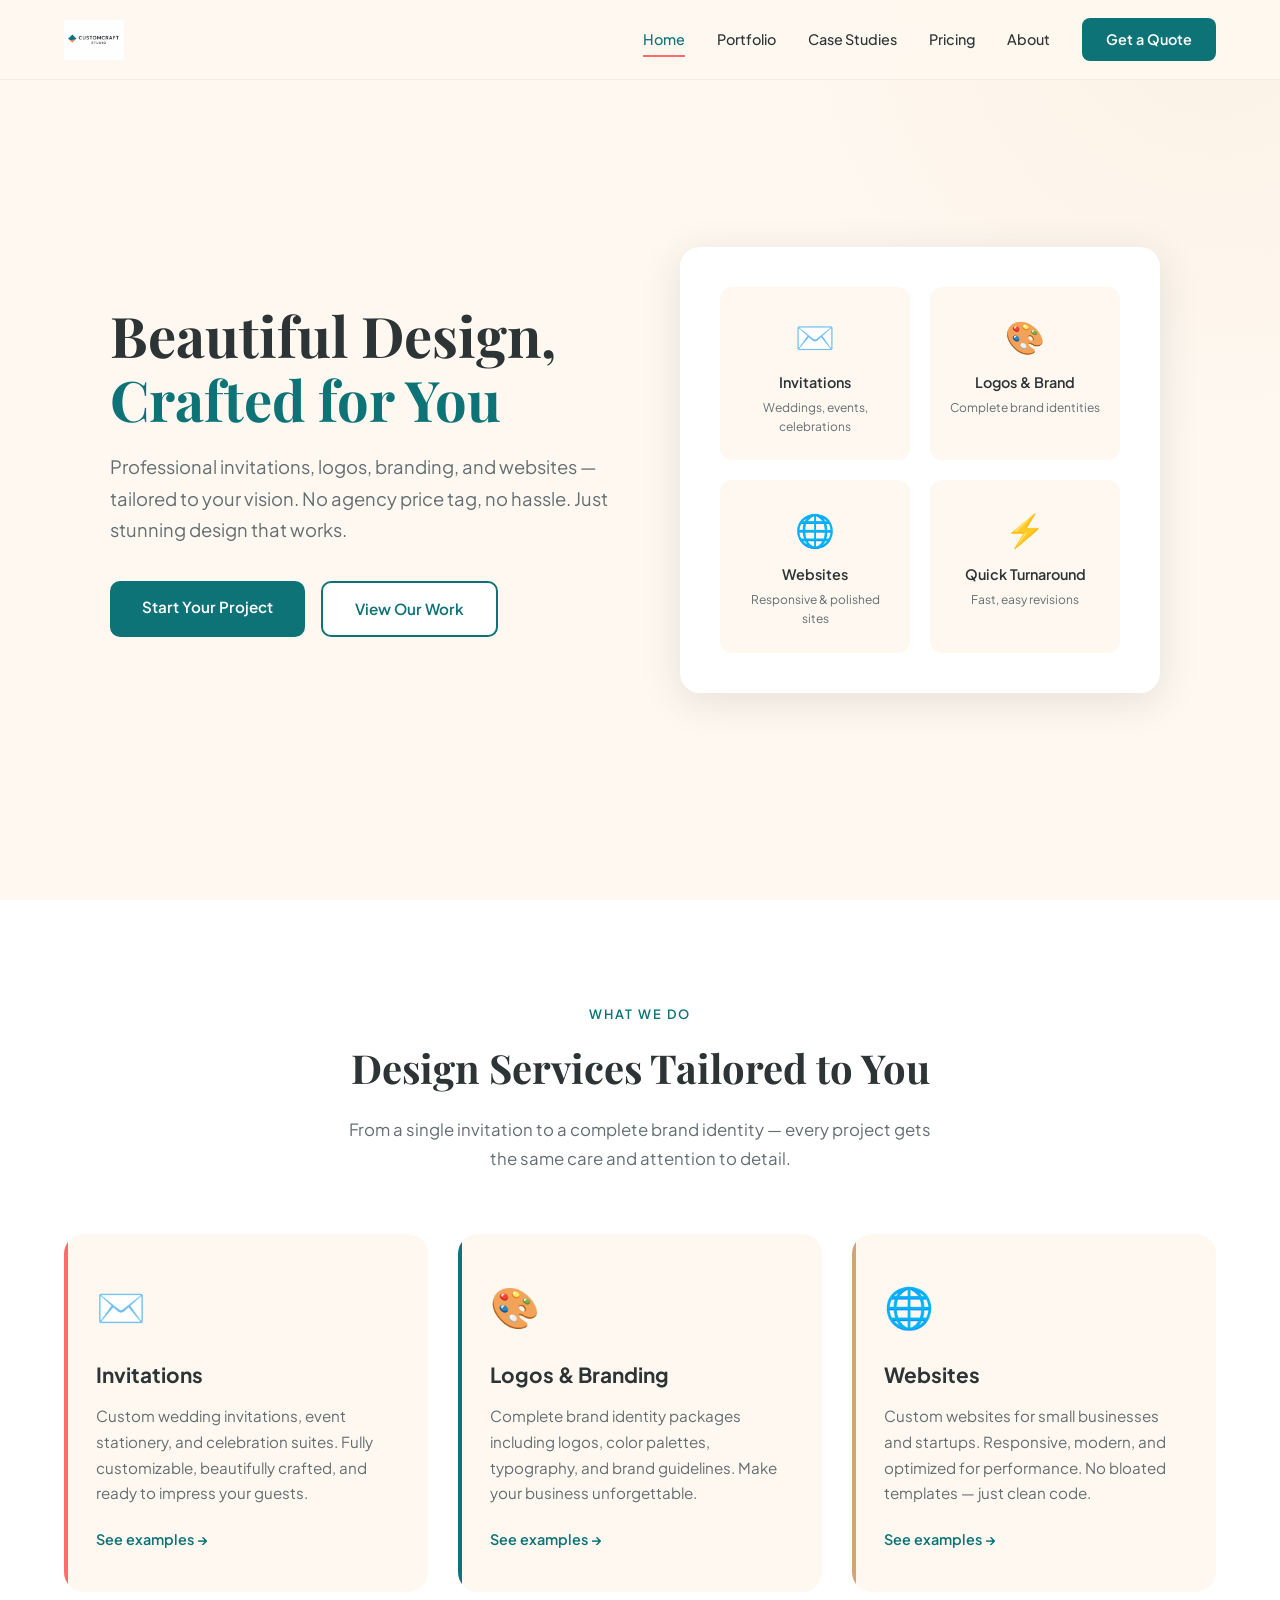
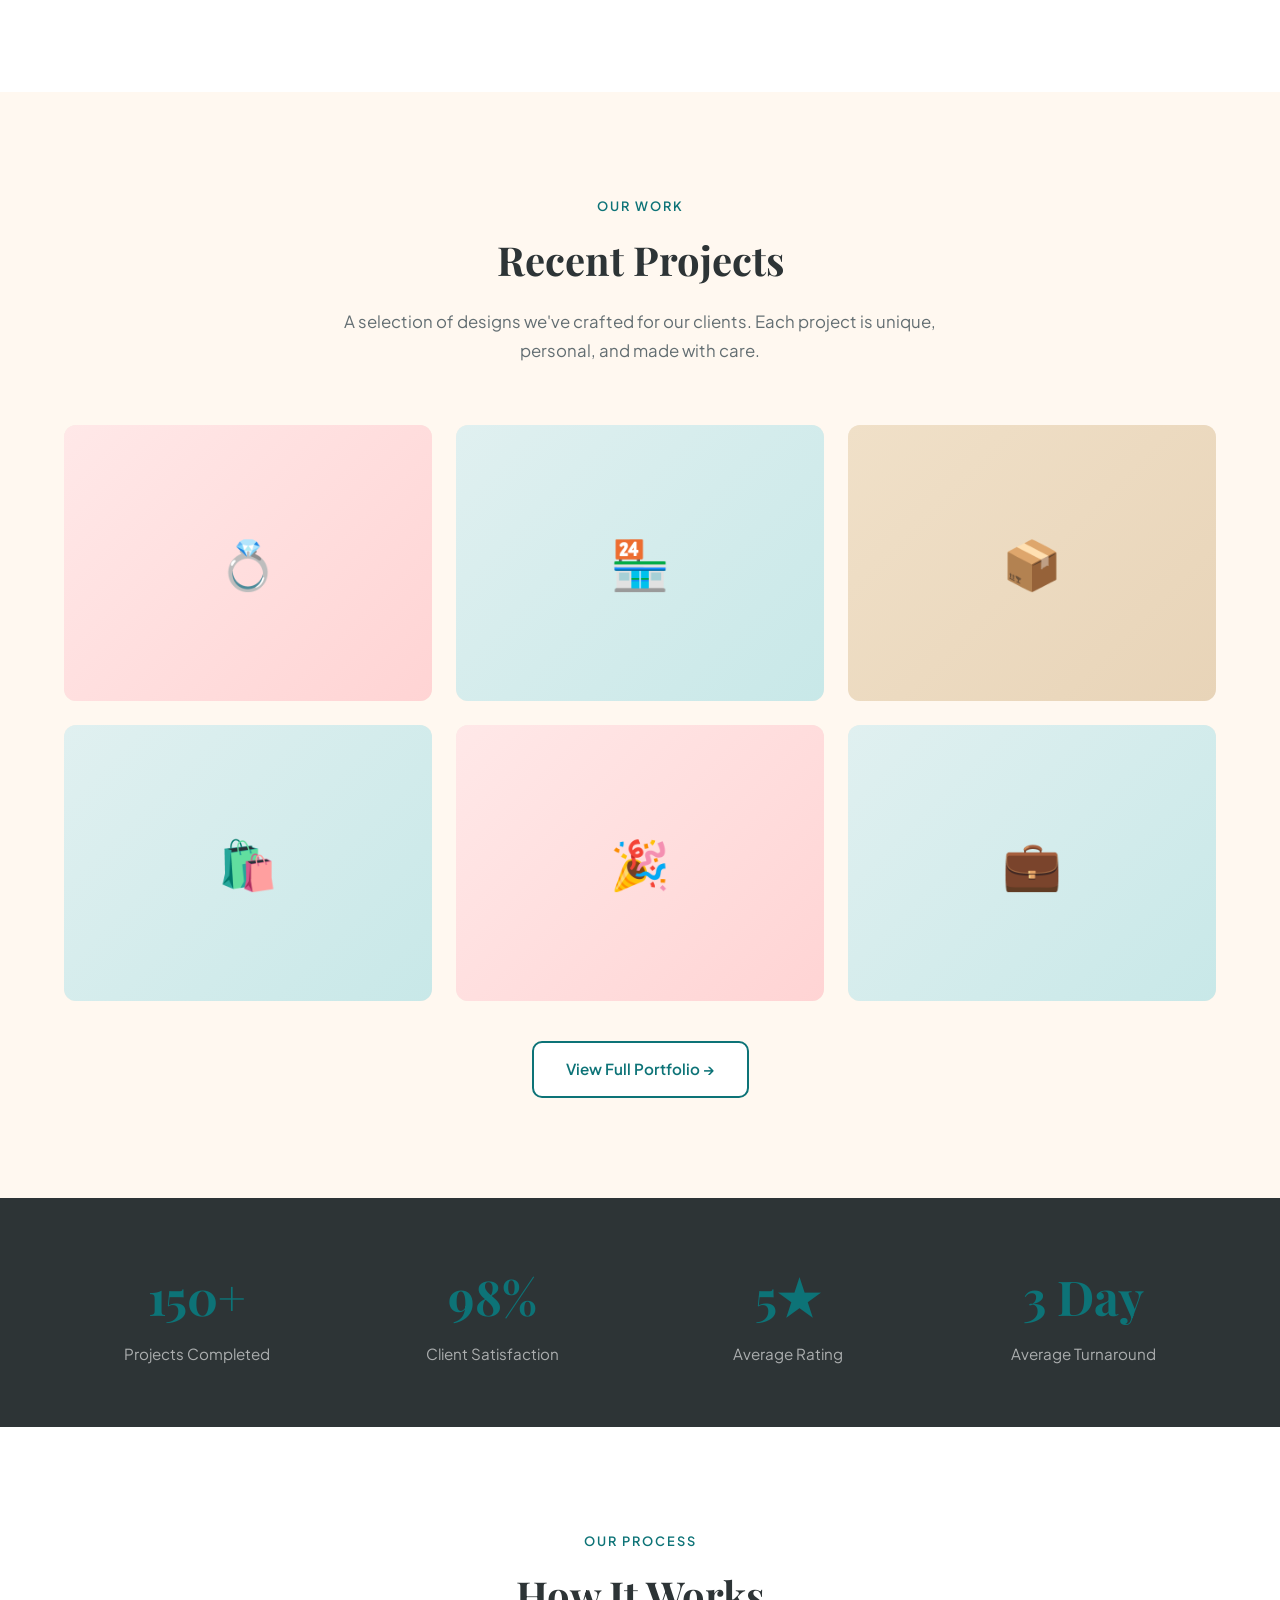
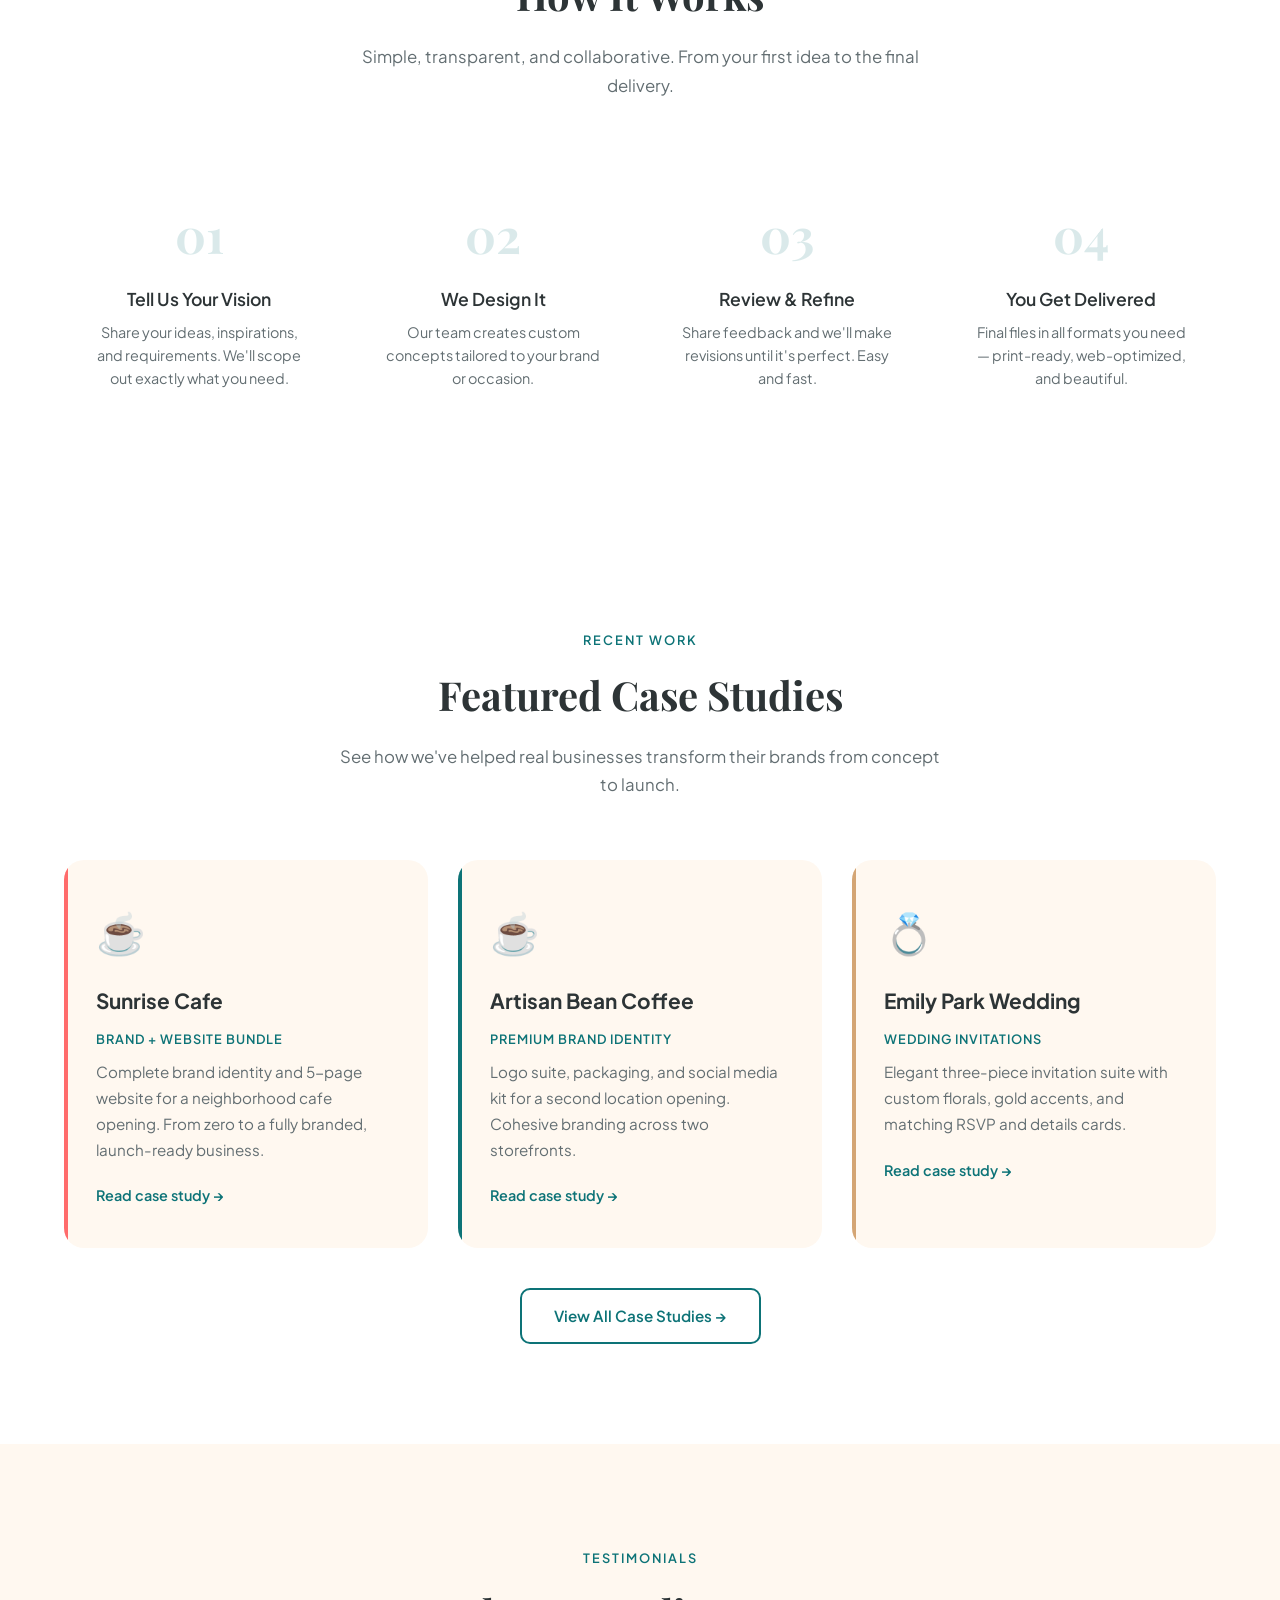
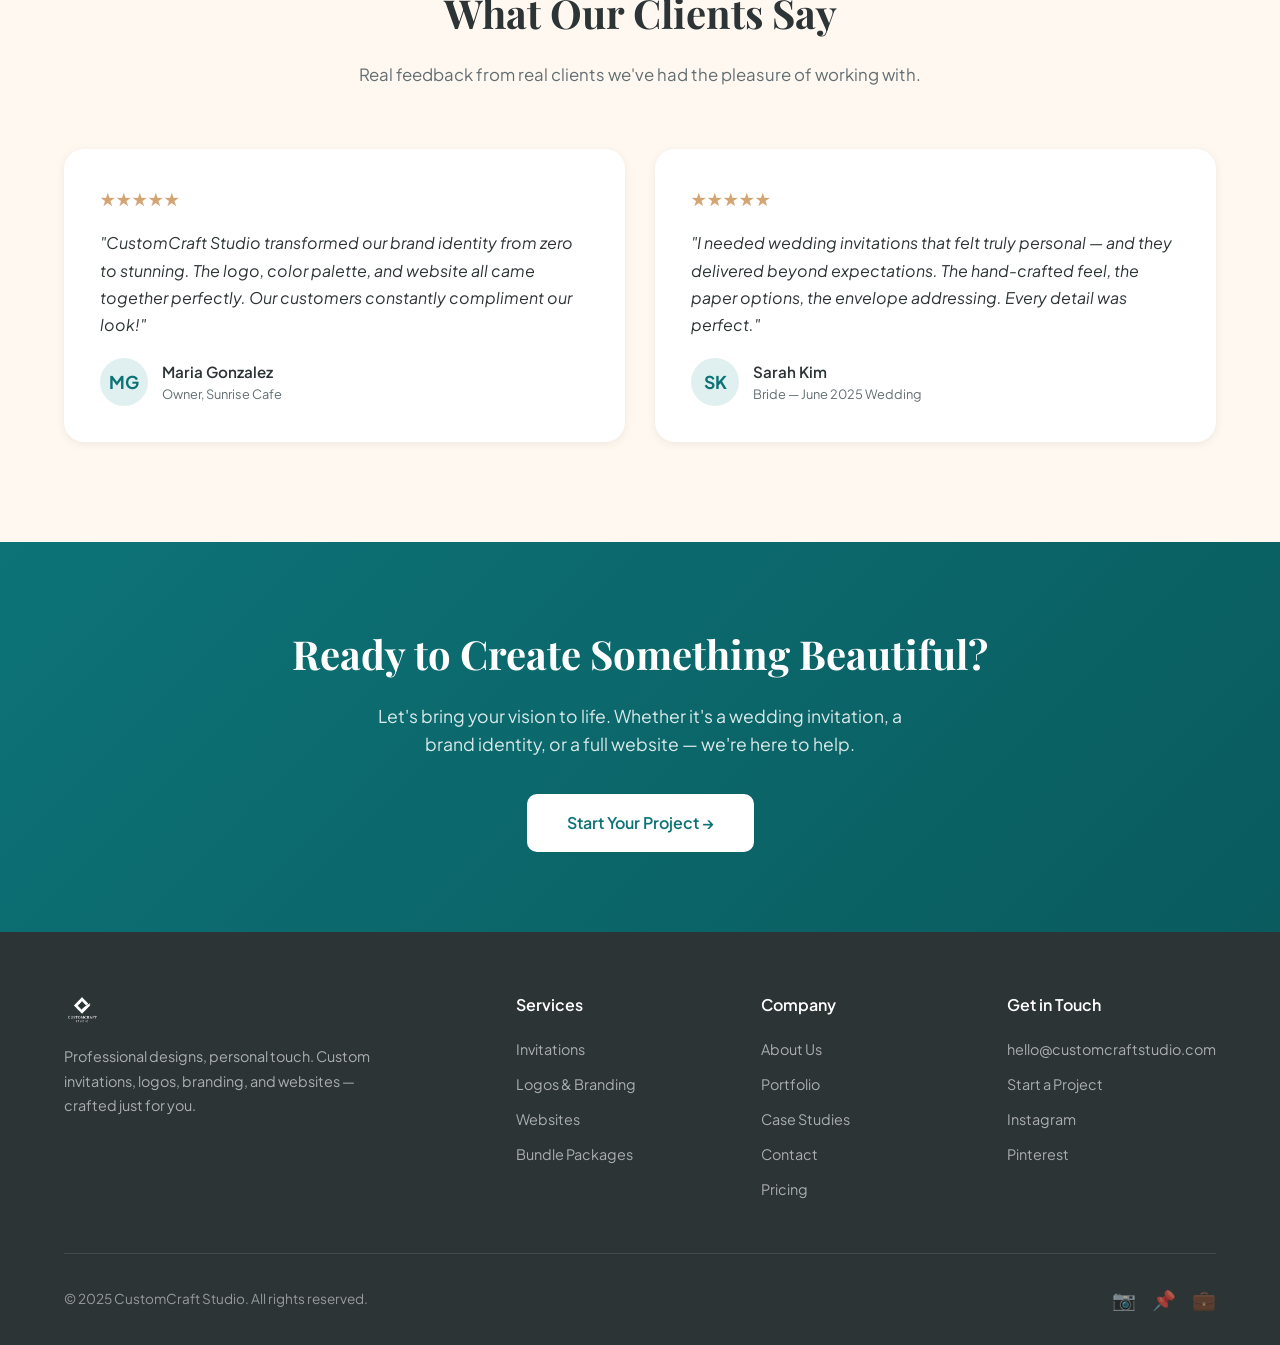
==== commit faca7d5e: "Add case studies page with 4 featured projects - New case-studies.html with 4 in-depth project case " ====
--- a/index.html
+++ b/index.html
@@ -18,6 +18,7 @@
       <div class="nav-links">
         <a href="index.html" class="active">Home</a>
         <a href="portfolio.html">Portfolio</a>
+        <a href="case-studies.html">Case Studies</a>
         <a href="pricing.html">Pricing</a>
         <a href="about.html">About</a>
         <a href="contact.html" class="nav-cta">Get a Quote</a>
@@ -212,6 +213,43 @@
     </div>
   </section>
 
+  <!-- Case Studies Preview -->
+  <section class="section" style="background: var(--white);">
+    <div class="container">
+      <div class="section-header fade-in">
+        <span class="section-tag">Recent Work</span>
+        <h2>Featured Case Studies</h2>
+        <p>See how we've helped real businesses transform their brands from concept to launch.</p>
+      </div>
+      <div class="services-grid">
+        <div class="service-card invitations fade-in" style="cursor: pointer;" onclick="window.location='case-studies.html#sunrise'">
+          <div class="service-icon">☕</div>
+          <h3>Sunrise Cafe</h3>
+          <p style="font-size: 0.8rem; color: var(--teal); font-weight: 600; text-transform: uppercase; letter-spacing: 1px; margin-bottom: 8px;">Brand + Website Bundle</p>
+          <p>Complete brand identity and 5-page website for a neighborhood cafe opening. From zero to a fully branded, launch-ready business.</p>
+          <span class="service-link">Read case study →</span>
+        </div>
+        <div class="service-card logos fade-in" style="cursor: pointer;" onclick="window.location='case-studies.html#artisan'">
+          <div class="service-icon">☕</div>
+          <h3>Artisan Bean Coffee</h3>
+          <p style="font-size: 0.8rem; color: var(--teal); font-weight: 600; text-transform: uppercase; letter-spacing: 1px; margin-bottom: 8px;">Premium Brand Identity</p>
+          <p>Logo suite, packaging, and social media kit for a second location opening. Cohesive branding across two storefronts.</p>
+          <span class="service-link">Read case study →</span>
+        </div>
+        <div class="service-card websites fade-in" style="cursor: pointer;" onclick="window.location='case-studies.html#emily'">
+          <div class="service-icon">💍</div>
+          <h3>Emily Park Wedding</h3>
+          <p style="font-size: 0.8rem; color: var(--teal); font-weight: 600; text-transform: uppercase; letter-spacing: 1px; margin-bottom: 8px;">Wedding Invitations</p>
+          <p>Elegant three-piece invitation suite with custom florals, gold accents, and matching RSVP and details cards.</p>
+          <span class="service-link">Read case study →</span>
+        </div>
+      </div>
+      <div style="text-align: center; margin-top: 40px;" class="fade-in">
+        <a href="case-studies.html" class="btn btn-secondary">View All Case Studies →</a>
+      </div>
+    </div>
+  </section>
+
   <!-- Testimonials -->
   <section class="section">
     <div class="container">
@@ -278,6 +316,7 @@
           <div class="footer-links">
             <a href="about.html">About Us</a>
             <a href="portfolio.html">Portfolio</a>
+        <a href="case-studies.html">Case Studies</a>
             <a href="contact.html">Contact</a>
             <a href="pricing.html">Pricing</a>
           </div>
